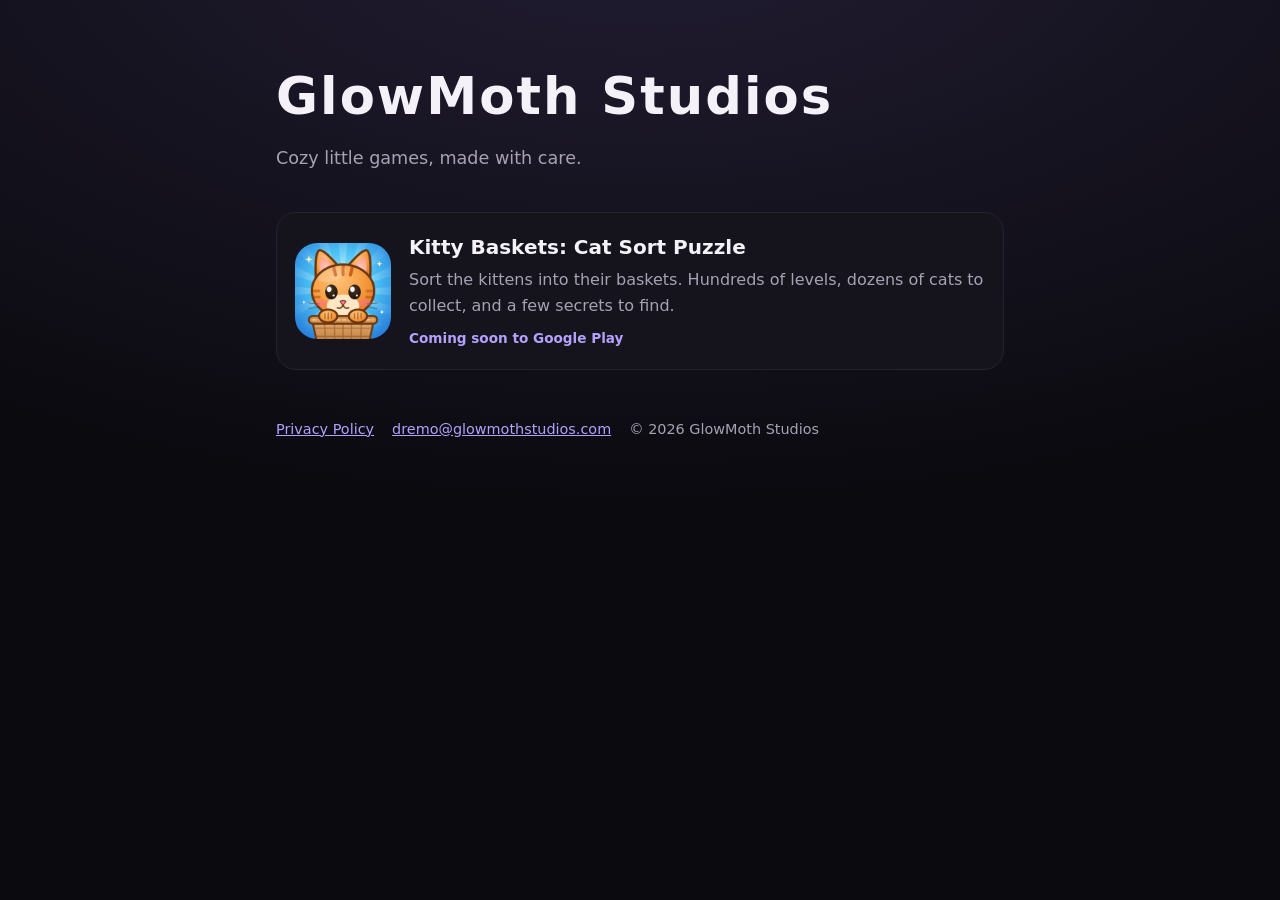
==== index.html @ 98369e43 "Add files via upload" ====
<!doctype html>
<html lang="en">
<head>
<meta charset="utf-8">
<meta name="viewport" content="width=device-width, initial-scale=1">
<title>GlowMoth Studios</title>
<meta name="description" content="GlowMoth Studios makes cozy little games. Our first: Kitty Baskets: Cat Sort Puzzle.">
<link rel="icon" href="kitty-baskets.png">
<style>
  :root { --bg: #0b0a0f; --ink: #f4f2f8; --muted: #a7a2b3; --line: #26232e; --card: #15131b; --accent: #b3a1ff; }
  * { box-sizing: border-box; }
  body { margin: 0; min-height: 100vh; background: radial-gradient(1200px 600px at 50% -10%, #221d33, var(--bg)); color: var(--ink);
    font: 16px/1.6 system-ui, -apple-system, "Segoe UI", Roboto, sans-serif; }
  main { max-width: 760px; margin: 0 auto; padding: 56px 16px 48px; }
  .brand { font-size: clamp(2rem, 7vw, 3.2rem); font-weight: 900; letter-spacing: 0.04em; margin: 0; }
  .tag { color: var(--muted); margin: 6px 0 40px; font-size: 1.1rem; }
  .game { display: flex; gap: 18px; align-items: center; background: var(--card); border: 1px solid var(--line); border-radius: 20px; padding: 18px; }
  .game img { width: 96px; height: 96px; border-radius: 22px; flex: none; }
  .game h2 { margin: 0 0 4px; font-size: 1.25rem; }
  .game p { margin: 0; color: var(--muted); }
  .soon { display: inline-block; margin-top: 10px; font-size: 0.85rem; font-weight: 700; color: var(--accent); }
  footer { margin-top: 48px; color: var(--muted); font-size: 0.9rem; display: flex; flex-wrap: wrap; gap: 8px 18px; }
  a { color: var(--accent); }
  @media (max-width: 420px) { .game { flex-direction: column; text-align: center; } }
</style>
</head>
<body>
<main>
  <h1 class="brand">GlowMoth Studios</h1>
  <p class="tag">Cozy little games, made with care.</p>

  <section class="game">
    <img src="kitty-baskets.png" alt="Kitty Baskets app icon">
    <div>
      <h2>Kitty Baskets: Cat Sort Puzzle</h2>
      <p>Sort the kittens into their baskets. Hundreds of levels, dozens of cats to collect, and a few secrets to find.</p>
      <span class="soon">Coming soon to Google Play</span>
    </div>
  </section>

  <footer>
    <a href="privacy/">Privacy Policy</a>
    <a href="mailto:dremo@glowmothstudios.com">dremo@glowmothstudios.com</a>
    <span>© 2026 GlowMoth Studios</span>
  </footer>
</main>
</body>
</html>
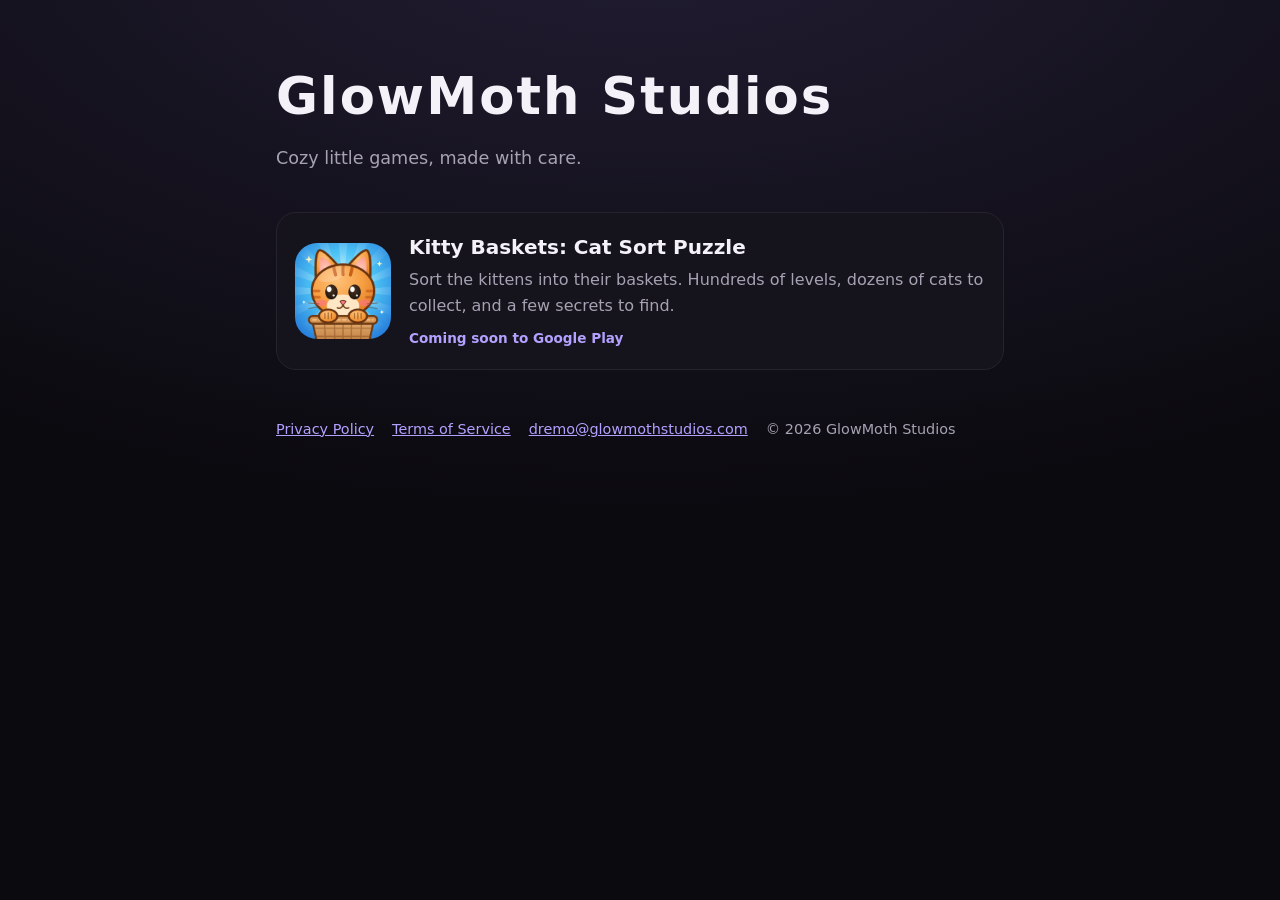
==== commit 4b9cbc33: "Add files via upload" ====
--- a/index.html
+++ b/index.html
@@ -40,6 +40,7 @@
 
   <footer>
     <a href="privacy/">Privacy Policy</a>
+    <a href="terms/">Terms of Service</a>
     <a href="mailto:dremo@glowmothstudios.com">dremo@glowmothstudios.com</a>
     <span>© 2026 GlowMoth Studios</span>
   </footer>
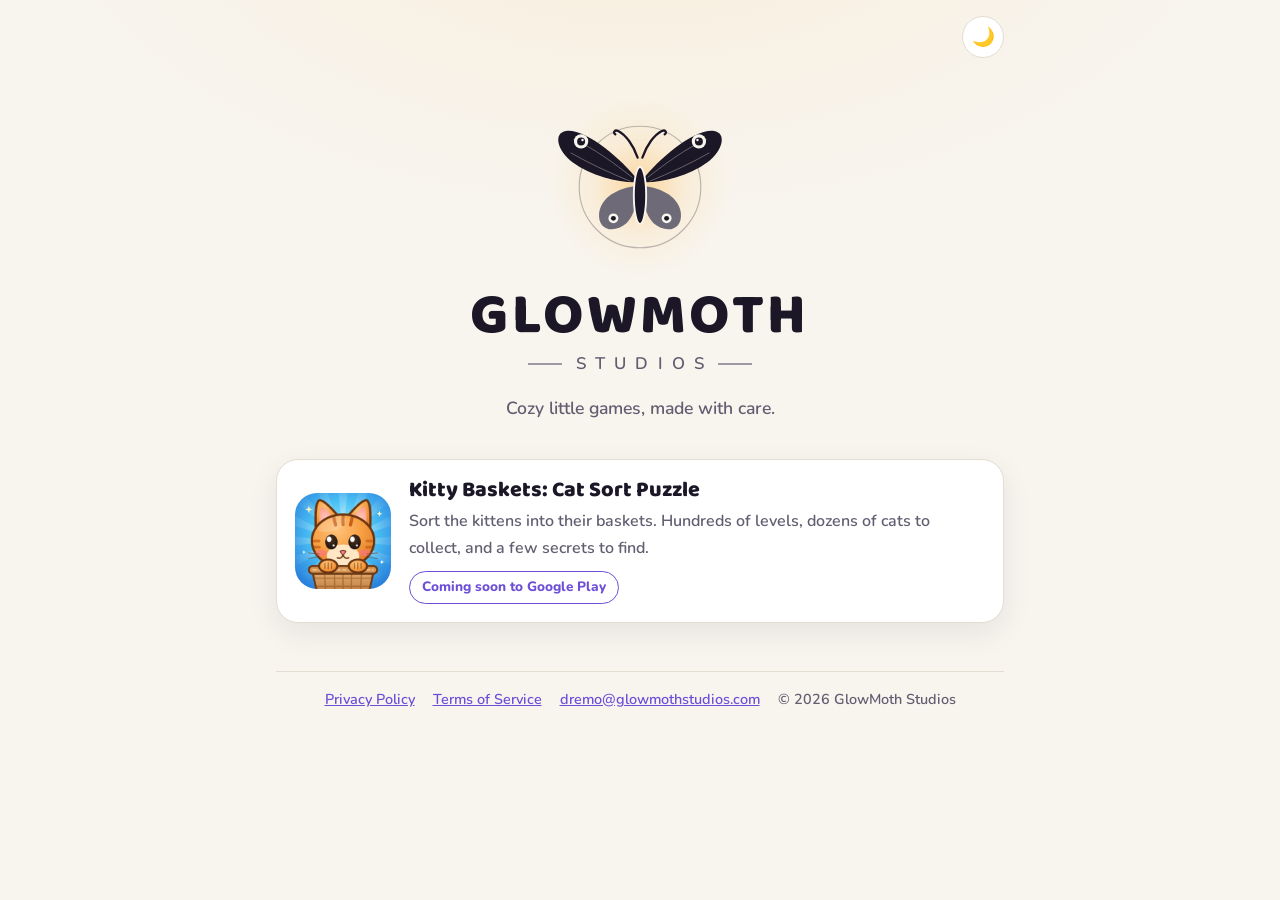
==== commit 920c561d: "Add files via upload" ====
--- a/index.html
+++ b/index.html
@@ -1,49 +1,59 @@
-<!doctype html>
-<html lang="en">
-<head>
-<meta charset="utf-8">
-<meta name="viewport" content="width=device-width, initial-scale=1">
-<title>GlowMoth Studios</title>
-<meta name="description" content="GlowMoth Studios makes cozy little games. Our first: Kitty Baskets: Cat Sort Puzzle.">
-<link rel="icon" href="kitty-baskets.png">
-<style>
-  :root { --bg: #0b0a0f; --ink: #f4f2f8; --muted: #a7a2b3; --line: #26232e; --card: #15131b; --accent: #b3a1ff; }
-  * { box-sizing: border-box; }
-  body { margin: 0; min-height: 100vh; background: radial-gradient(1200px 600px at 50% -10%, #221d33, var(--bg)); color: var(--ink);
-    font: 16px/1.6 system-ui, -apple-system, "Segoe UI", Roboto, sans-serif; }
-  main { max-width: 760px; margin: 0 auto; padding: 56px 16px 48px; }
-  .brand { font-size: clamp(2rem, 7vw, 3.2rem); font-weight: 900; letter-spacing: 0.04em; margin: 0; }
-  .tag { color: var(--muted); margin: 6px 0 40px; font-size: 1.1rem; }
-  .game { display: flex; gap: 18px; align-items: center; background: var(--card); border: 1px solid var(--line); border-radius: 20px; padding: 18px; }
-  .game img { width: 96px; height: 96px; border-radius: 22px; flex: none; }
-  .game h2 { margin: 0 0 4px; font-size: 1.25rem; }
-  .game p { margin: 0; color: var(--muted); }
-  .soon { display: inline-block; margin-top: 10px; font-size: 0.85rem; font-weight: 700; color: var(--accent); }
-  footer { margin-top: 48px; color: var(--muted); font-size: 0.9rem; display: flex; flex-wrap: wrap; gap: 8px 18px; }
-  a { color: var(--accent); }
-  @media (max-width: 420px) { .game { flex-direction: column; text-align: center; } }
-</style>
-</head>
-<body>
-<main>
-  <h1 class="brand">GlowMoth Studios</h1>
-  <p class="tag">Cozy little games, made with care.</p>
-
-  <section class="game">
-    <img src="kitty-baskets.png" alt="Kitty Baskets app icon">
-    <div>
-      <h2>Kitty Baskets: Cat Sort Puzzle</h2>
-      <p>Sort the kittens into their baskets. Hundreds of levels, dozens of cats to collect, and a few secrets to find.</p>
-      <span class="soon">Coming soon to Google Play</span>
-    </div>
-  </section>
-
-  <footer>
-    <a href="privacy/">Privacy Policy</a>
-    <a href="terms/">Terms of Service</a>
-    <a href="mailto:dremo@glowmothstudios.com">dremo@glowmothstudios.com</a>
-    <span>© 2026 GlowMoth Studios</span>
-  </footer>
-</main>
-</body>
-</html>
+<!doctype html>
+<html lang="en">
+<head>
+<meta charset="utf-8">
+<meta name="viewport" content="width=device-width, initial-scale=1">
+<title>GlowMoth Studios</title>
+<meta name="description" content="GlowMoth Studios makes cozy little games. Our first: Kitty Baskets: Cat Sort Puzzle.">
+<link rel="icon" href="kitty-baskets.png">
+<link rel="stylesheet" href="assets/style.css">
+<script src="assets/theme.js"></script>
+</head>
+<body>
+<div class="bar"><span></span><button class="theme-btn" type="button" aria-label="Switch theme">🌙</button></div>
+<main>
+  <section class="hero">
+    <svg class="moth " viewBox="0 0 200 200" aria-hidden="true">
+  <defs><radialGradient id="mothHero" class="glow"><stop offset="0" stop-opacity="1"/><stop offset="0.5" stop-opacity="0.25"/><stop offset="1" stop-opacity="0"/></radialGradient></defs>
+  <circle cx="100" cy="100" r="96" fill="url(#mothHero)"/>
+  <circle class="ring" cx="100" cy="100" r="64" fill="none" stroke-opacity="0.28" stroke-width="1.2"/>
+  <g>
+    <path class="w" d="M97 92 C80 70 42 38 22 41 C9 43 12 61 29 74 C49 89 80 96 97 95 Z"/>
+    <path class="vein" d="M92 90 C74 76 50 58 30 50 M90 94 C70 86 48 76 27 64" stroke-opacity="0.35" stroke-width="1" fill="none"/>
+    <path class="w2" d="M97 99 C82 100 60 108 57 127 C55 145 72 150 86 138 C94 130 97 115 97 103 Z"/>
+    <circle class="d" cx="38" cy="52" r="7.5"/><circle class="w" cx="38" cy="52" r="4.2"/><circle class="d" cx="39.5" cy="50.5" r="1.3"/>
+    <circle class="d" cx="72" cy="133" r="5.2"/><circle class="w" cx="72" cy="133" r="2.6"/>
+    <path class="ant" d="M97.5 69 C93 56 85 45 77 41 C73.5 39.5 71 42.5 74 44.5" stroke-width="2.4" fill="none" stroke-linecap="round"/>
+  </g>
+  <g transform="translate(200 0) scale(-1 1)">
+    <path class="w" d="M97 92 C80 70 42 38 22 41 C9 43 12 61 29 74 C49 89 80 96 97 95 Z"/>
+    <path class="vein" d="M92 90 C74 76 50 58 30 50 M90 94 C70 86 48 76 27 64" stroke-opacity="0.35" stroke-width="1" fill="none"/>
+    <path class="w2" d="M97 99 C82 100 60 108 57 127 C55 145 72 150 86 138 C94 130 97 115 97 103 Z"/>
+    <circle class="d" cx="38" cy="52" r="7.5"/><circle class="w" cx="38" cy="52" r="4.2"/><circle class="d" cx="39.5" cy="50.5" r="1.3"/>
+    <circle class="d" cx="72" cy="133" r="5.2"/><circle class="w" cx="72" cy="133" r="2.6"/>
+    <path class="ant" d="M97.5 69 C93 56 85 45 77 41 C73.5 39.5 71 42.5 74 44.5" stroke-width="2.4" fill="none" stroke-linecap="round"/>
+  </g>
+  <ellipse class="body" cx="100" cy="109" rx="6.5" ry="30" stroke-width="2"/>
+</svg>
+    <h1 class="word">GLOWMOTH</h1>
+    <div class="sub"><i></i><span>STUDIOS</span><i></i></div>
+    <p class="tag">Cozy little games, made with care.</p>
+  </section>
+
+  <section class="game">
+    <img src="kitty-baskets.png" alt="Kitty Baskets app icon">
+    <div>
+      <h2>Kitty Baskets: Cat Sort Puzzle</h2>
+      <p>Sort the kittens into their baskets. Hundreds of levels, dozens of cats to collect, and a few secrets to find.</p>
+      <span class="soon">Coming soon to Google Play</span>
+    </div>
+  </section>
+  <footer>
+    <a href="privacy/">Privacy Policy</a>
+    <a href="terms/">Terms of Service</a>
+    <a href="mailto:dremo@glowmothstudios.com">dremo@glowmothstudios.com</a>
+    <span>© 2026 GlowMoth Studios</span>
+  </footer>
+</main>
+</body>
+</html>
--- a/assets/style.css
+++ b/assets/style.css
@@ -0,0 +1,91 @@
+/* GlowMoth Studios website: shared styles. Light and dark themes (follows the device, or the toggle). */
+@font-face { font-family: "Baloo 2"; font-weight: 800; font-display: swap; src: url(fonts/baloo-2-latin-800-normal.woff2) format("woff2");
+  unicode-range: U+0000-00FF,U+0131,U+0152-0153,U+02BB-02BC,U+02C6,U+02DA,U+02DC,U+0304,U+0308,U+0329,U+2000-206F,U+20AC,U+2122,U+2191,U+2193,U+2212,U+2215,U+FEFF,U+FFFD; }
+@font-face { font-family: "Baloo 2"; font-weight: 800; font-display: swap; src: url(fonts/baloo-2-latin-ext-800-normal.woff2) format("woff2");
+  unicode-range: U+0100-02BA,U+02BD-02C5,U+02C7-02CC,U+02CE-02D7,U+02DD-02FF,U+1E00-1E9F,U+2020,U+20A0-20C0,U+2C60-2C7F,U+A720-A7FF; }
+@font-face { font-family: "Nunito"; font-weight: 600; font-display: swap; src: url(fonts/nunito-latin-600-normal.woff2) format("woff2");
+  unicode-range: U+0000-00FF,U+0131,U+0152-0153,U+02BB-02BC,U+02C6,U+02DA,U+02DC,U+0304,U+0308,U+0329,U+2000-206F,U+20AC,U+2122,U+2191,U+2193,U+2212,U+2215,U+FEFF,U+FFFD; }
+@font-face { font-family: "Nunito"; font-weight: 600; font-display: swap; src: url(fonts/nunito-latin-ext-600-normal.woff2) format("woff2");
+  unicode-range: U+0100-02BA,U+02BD-02C5,U+02C7-02CC,U+02CE-02D7,U+02DD-02FF,U+1E00-1E9F,U+2020,U+20A0-20C0,U+2C60-2C7F,U+A720-A7FF; }
+@font-face { font-family: "Nunito"; font-weight: 800; font-display: swap; src: url(fonts/nunito-latin-800-normal.woff2) format("woff2");
+  unicode-range: U+0000-00FF,U+0131,U+0152-0153,U+02BB-02BC,U+02C6,U+02DA,U+02DC,U+0304,U+0308,U+0329,U+2000-206F,U+20AC,U+2122,U+2191,U+2193,U+2212,U+2215,U+FEFF,U+FFFD; }
+@font-face { font-family: "Nunito"; font-weight: 800; font-display: swap; src: url(fonts/nunito-latin-ext-800-normal.woff2) format("woff2");
+  unicode-range: U+0100-02BA,U+02BD-02C5,U+02C7-02CC,U+02CE-02D7,U+02DD-02FF,U+1E00-1E9F,U+2020,U+20A0-20C0,U+2C60-2C7F,U+A720-A7FF; }
+
+/* light theme */
+:root {
+  color-scheme: light;
+  --bg: #f8f5ef; --bg-2: #efe9df; --ink: #1b1726; --muted: #625d70; --line: #e3ddd2; --card: #ffffff;
+  --accent: #6d4fd8; --glow: rgba(255, 190, 90, 0.55); --glow-2: rgba(255, 200, 120, 0.18); --moth-2: #6e6a78;
+}
+/* dark theme: the loading screen's night, with a warm glow around the moth */
+:root[data-theme="dark"] {
+  color-scheme: dark;
+  --bg: #0b0a10; --bg-2: #15131d; --ink: #f4f2f8; --muted: #a8a3b5; --line: #26232f; --card: #15131c;
+  --accent: #b9a6ff; --glow: rgba(255, 214, 140, 0.35); --glow-2: rgba(255, 214, 140, 0.08); --moth-2: #cfcfcf;
+}
+@media (prefers-color-scheme: dark) {
+  :root:not([data-theme="light"]) {
+    color-scheme: dark;
+    --bg: #0b0a10; --bg-2: #15131d; --ink: #f4f2f8; --muted: #a8a3b5; --line: #26232f; --card: #15131c;
+    --accent: #b9a6ff; --glow: rgba(255, 214, 140, 0.35); --glow-2: rgba(255, 214, 140, 0.08); --moth-2: #cfcfcf;
+  }
+}
+
+* { box-sizing: border-box; }
+html { background: var(--bg); }
+body { margin: 0; min-height: 100vh; background: radial-gradient(900px 520px at 50% -140px, var(--glow-2), transparent 70%), var(--bg);
+  color: var(--ink); font: 600 16px/1.65 "Nunito", system-ui, -apple-system, "Segoe UI", sans-serif; transition: background-color 0.3s, color 0.3s; }
+a { color: var(--accent); }
+main { max-width: 760px; margin: 0 auto; padding: 0 16px 56px; }
+
+/* the moth logo, drawn in the page's colours */
+.moth .w { fill: var(--ink); }
+.moth .w2 { fill: var(--moth-2); }
+.moth .d { fill: var(--bg); }
+.moth .vein { stroke: var(--bg); }
+.moth .ring { stroke: var(--ink); }
+.moth .ant { stroke: var(--ink); }
+.moth .body { fill: var(--ink); stroke: var(--bg); }
+.moth .glow stop { stop-color: var(--glow); }
+
+/* top bar (inner pages): small logo + wordmark, and the theme toggle */
+.bar { display: flex; align-items: center; justify-content: space-between; max-width: 760px; margin: 0 auto; padding: 16px; }
+.brand { display: flex; align-items: center; gap: 10px; color: var(--ink); text-decoration: none; }
+.brand .moth { width: 44px; height: 44px; }
+.brand b { font: 800 1.3rem/1 "Baloo 2", "Trebuchet MS", system-ui, sans-serif; letter-spacing: 0.06em; }
+.theme-btn { width: 42px; height: 42px; border-radius: 50%; border: 1px solid var(--line); background: var(--card); color: var(--ink);
+  display: grid; place-items: center; cursor: pointer; font-size: 1.15rem; }
+.theme-btn:focus-visible { outline: 3px solid var(--accent); outline-offset: 2px; }
+
+/* home page hero: the loading screen's layout */
+.hero { display: flex; flex-direction: column; align-items: center; text-align: center; padding: 18px 0 36px; }
+.hero .moth { width: 190px; height: 190px; }
+.word { font: 800 clamp(2.4rem, 11vw, 3.6rem)/1 "Baloo 2", "Trebuchet MS", system-ui, sans-serif; letter-spacing: 0.06em; margin: 6px 0 0; }
+.sub { display: flex; align-items: center; gap: 14px; margin-top: 10px; font: 600 clamp(0.85rem, 3.6vw, 1.05rem)/1 "Nunito", system-ui, sans-serif;
+  letter-spacing: 0.55em; color: var(--muted); }
+.sub span { margin-right: -0.55em; }
+.sub i { display: block; width: 34px; height: 1.5px; background: currentColor; opacity: 0.6; }
+.tag { color: var(--muted); margin: 22px 0 0; font-size: 1.1rem; }
+
+/* game card */
+.game { display: flex; gap: 18px; align-items: center; background: var(--card); border: 1px solid var(--line); border-radius: 22px; padding: 18px;
+  box-shadow: 0 10px 30px rgba(20, 16, 40, 0.08); }
+.game img { width: 96px; height: 96px; border-radius: 22px; flex: none; }
+.game h2 { margin: 0 0 4px; font: 800 1.35rem/1.2 "Baloo 2", system-ui, sans-serif; }
+.game p { margin: 0; color: var(--muted); }
+.soon { display: inline-block; margin-top: 10px; padding: 4px 12px; border-radius: 999px; font-size: 0.85rem; font-weight: 800;
+  color: var(--accent); border: 1px solid currentColor; }
+@media (max-width: 440px) { .game { flex-direction: column; text-align: center; } }
+
+/* legal pages */
+.doc h1 { font: 800 2.1rem/1.15 "Baloo 2", system-ui, sans-serif; margin: 18px 0 2px; }
+.doc h2 { font: 800 1.25rem/1.3 "Baloo 2", system-ui, sans-serif; margin: 34px 0 6px; }
+.doc p, .doc li { font-weight: 600; }
+.doc ul { padding-left: 1.2em; }
+.doc li { margin: 4px 0; }
+.muted { color: var(--muted); }
+.card { background: var(--card); border: 1px solid var(--line); border-radius: 16px; padding: 16px 18px; margin: 20px 0; }
+
+footer { margin-top: 48px; padding-top: 16px; border-top: 1px solid var(--line); color: var(--muted); font-size: 0.9rem;
+  display: flex; flex-wrap: wrap; gap: 8px 18px; justify-content: center; }
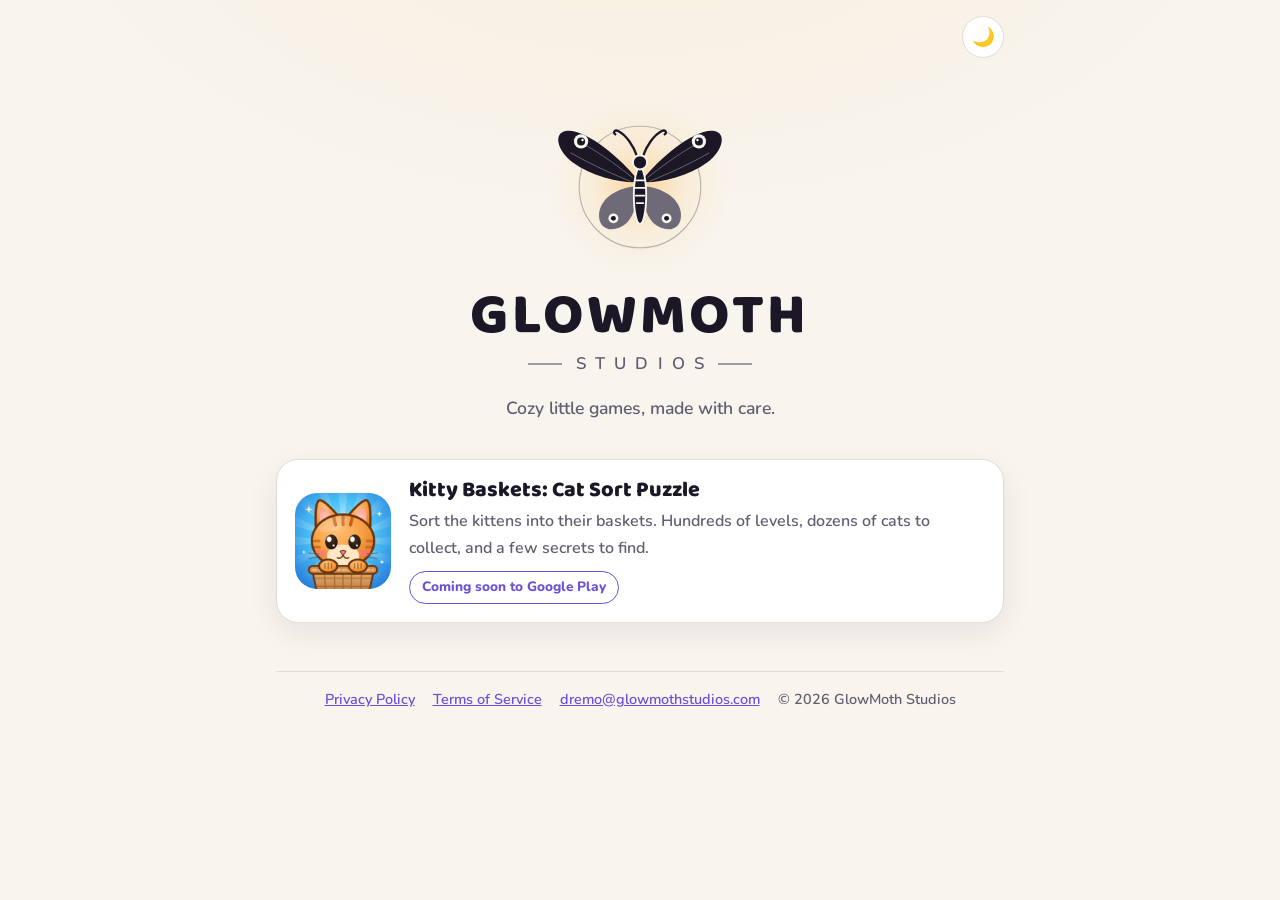
==== commit bc6dbb1d: "Add files via upload" ====
--- a/index.html
+++ b/index.html
@@ -34,6 +34,8 @@
     <path class="ant" d="M97.5 69 C93 56 85 45 77 41 C73.5 39.5 71 42.5 74 44.5" stroke-width="2.4" fill="none" stroke-linecap="round"/>
   </g>
   <ellipse class="body" cx="100" cy="109" rx="6.5" ry="30" stroke-width="2"/>
+  <circle class="body" cx="100" cy="74" r="7.5" stroke-width="2"/>
+  <path class="stripes" d="M95.5 93 h9 M95 101 h10 M95.5 109 h9 M96.5 117 h7" stroke-width="1.8" stroke-linecap="round"/>
 </svg>
     <h1 class="word">GLOWMOTH</h1>
     <div class="sub"><i></i><span>STUDIOS</span><i></i></div>
--- a/assets/style.css
+++ b/assets/style.css
@@ -1,91 +1,92 @@
-/* GlowMoth Studios website: shared styles. Light and dark themes (follows the device, or the toggle). */
-@font-face { font-family: "Baloo 2"; font-weight: 800; font-display: swap; src: url(fonts/baloo-2-latin-800-normal.woff2) format("woff2");
-  unicode-range: U+0000-00FF,U+0131,U+0152-0153,U+02BB-02BC,U+02C6,U+02DA,U+02DC,U+0304,U+0308,U+0329,U+2000-206F,U+20AC,U+2122,U+2191,U+2193,U+2212,U+2215,U+FEFF,U+FFFD; }
-@font-face { font-family: "Baloo 2"; font-weight: 800; font-display: swap; src: url(fonts/baloo-2-latin-ext-800-normal.woff2) format("woff2");
-  unicode-range: U+0100-02BA,U+02BD-02C5,U+02C7-02CC,U+02CE-02D7,U+02DD-02FF,U+1E00-1E9F,U+2020,U+20A0-20C0,U+2C60-2C7F,U+A720-A7FF; }
-@font-face { font-family: "Nunito"; font-weight: 600; font-display: swap; src: url(fonts/nunito-latin-600-normal.woff2) format("woff2");
-  unicode-range: U+0000-00FF,U+0131,U+0152-0153,U+02BB-02BC,U+02C6,U+02DA,U+02DC,U+0304,U+0308,U+0329,U+2000-206F,U+20AC,U+2122,U+2191,U+2193,U+2212,U+2215,U+FEFF,U+FFFD; }
-@font-face { font-family: "Nunito"; font-weight: 600; font-display: swap; src: url(fonts/nunito-latin-ext-600-normal.woff2) format("woff2");
-  unicode-range: U+0100-02BA,U+02BD-02C5,U+02C7-02CC,U+02CE-02D7,U+02DD-02FF,U+1E00-1E9F,U+2020,U+20A0-20C0,U+2C60-2C7F,U+A720-A7FF; }
-@font-face { font-family: "Nunito"; font-weight: 800; font-display: swap; src: url(fonts/nunito-latin-800-normal.woff2) format("woff2");
-  unicode-range: U+0000-00FF,U+0131,U+0152-0153,U+02BB-02BC,U+02C6,U+02DA,U+02DC,U+0304,U+0308,U+0329,U+2000-206F,U+20AC,U+2122,U+2191,U+2193,U+2212,U+2215,U+FEFF,U+FFFD; }
-@font-face { font-family: "Nunito"; font-weight: 800; font-display: swap; src: url(fonts/nunito-latin-ext-800-normal.woff2) format("woff2");
-  unicode-range: U+0100-02BA,U+02BD-02C5,U+02C7-02CC,U+02CE-02D7,U+02DD-02FF,U+1E00-1E9F,U+2020,U+20A0-20C0,U+2C60-2C7F,U+A720-A7FF; }
-
-/* light theme */
-:root {
-  color-scheme: light;
-  --bg: #f8f5ef; --bg-2: #efe9df; --ink: #1b1726; --muted: #625d70; --line: #e3ddd2; --card: #ffffff;
-  --accent: #6d4fd8; --glow: rgba(255, 190, 90, 0.55); --glow-2: rgba(255, 200, 120, 0.18); --moth-2: #6e6a78;
-}
-/* dark theme: the loading screen's night, with a warm glow around the moth */
-:root[data-theme="dark"] {
-  color-scheme: dark;
-  --bg: #0b0a10; --bg-2: #15131d; --ink: #f4f2f8; --muted: #a8a3b5; --line: #26232f; --card: #15131c;
-  --accent: #b9a6ff; --glow: rgba(255, 214, 140, 0.35); --glow-2: rgba(255, 214, 140, 0.08); --moth-2: #cfcfcf;
-}
-@media (prefers-color-scheme: dark) {
-  :root:not([data-theme="light"]) {
-    color-scheme: dark;
-    --bg: #0b0a10; --bg-2: #15131d; --ink: #f4f2f8; --muted: #a8a3b5; --line: #26232f; --card: #15131c;
-    --accent: #b9a6ff; --glow: rgba(255, 214, 140, 0.35); --glow-2: rgba(255, 214, 140, 0.08); --moth-2: #cfcfcf;
-  }
-}
-
-* { box-sizing: border-box; }
-html { background: var(--bg); }
-body { margin: 0; min-height: 100vh; background: radial-gradient(900px 520px at 50% -140px, var(--glow-2), transparent 70%), var(--bg);
-  color: var(--ink); font: 600 16px/1.65 "Nunito", system-ui, -apple-system, "Segoe UI", sans-serif; transition: background-color 0.3s, color 0.3s; }
-a { color: var(--accent); }
-main { max-width: 760px; margin: 0 auto; padding: 0 16px 56px; }
-
-/* the moth logo, drawn in the page's colours */
-.moth .w { fill: var(--ink); }
-.moth .w2 { fill: var(--moth-2); }
-.moth .d { fill: var(--bg); }
-.moth .vein { stroke: var(--bg); }
-.moth .ring { stroke: var(--ink); }
-.moth .ant { stroke: var(--ink); }
-.moth .body { fill: var(--ink); stroke: var(--bg); }
-.moth .glow stop { stop-color: var(--glow); }
-
-/* top bar (inner pages): small logo + wordmark, and the theme toggle */
-.bar { display: flex; align-items: center; justify-content: space-between; max-width: 760px; margin: 0 auto; padding: 16px; }
-.brand { display: flex; align-items: center; gap: 10px; color: var(--ink); text-decoration: none; }
-.brand .moth { width: 44px; height: 44px; }
-.brand b { font: 800 1.3rem/1 "Baloo 2", "Trebuchet MS", system-ui, sans-serif; letter-spacing: 0.06em; }
-.theme-btn { width: 42px; height: 42px; border-radius: 50%; border: 1px solid var(--line); background: var(--card); color: var(--ink);
-  display: grid; place-items: center; cursor: pointer; font-size: 1.15rem; }
-.theme-btn:focus-visible { outline: 3px solid var(--accent); outline-offset: 2px; }
-
-/* home page hero: the loading screen's layout */
-.hero { display: flex; flex-direction: column; align-items: center; text-align: center; padding: 18px 0 36px; }
-.hero .moth { width: 190px; height: 190px; }
-.word { font: 800 clamp(2.4rem, 11vw, 3.6rem)/1 "Baloo 2", "Trebuchet MS", system-ui, sans-serif; letter-spacing: 0.06em; margin: 6px 0 0; }
-.sub { display: flex; align-items: center; gap: 14px; margin-top: 10px; font: 600 clamp(0.85rem, 3.6vw, 1.05rem)/1 "Nunito", system-ui, sans-serif;
-  letter-spacing: 0.55em; color: var(--muted); }
-.sub span { margin-right: -0.55em; }
-.sub i { display: block; width: 34px; height: 1.5px; background: currentColor; opacity: 0.6; }
-.tag { color: var(--muted); margin: 22px 0 0; font-size: 1.1rem; }
-
-/* game card */
-.game { display: flex; gap: 18px; align-items: center; background: var(--card); border: 1px solid var(--line); border-radius: 22px; padding: 18px;
-  box-shadow: 0 10px 30px rgba(20, 16, 40, 0.08); }
-.game img { width: 96px; height: 96px; border-radius: 22px; flex: none; }
-.game h2 { margin: 0 0 4px; font: 800 1.35rem/1.2 "Baloo 2", system-ui, sans-serif; }
-.game p { margin: 0; color: var(--muted); }
-.soon { display: inline-block; margin-top: 10px; padding: 4px 12px; border-radius: 999px; font-size: 0.85rem; font-weight: 800;
-  color: var(--accent); border: 1px solid currentColor; }
-@media (max-width: 440px) { .game { flex-direction: column; text-align: center; } }
-
-/* legal pages */
-.doc h1 { font: 800 2.1rem/1.15 "Baloo 2", system-ui, sans-serif; margin: 18px 0 2px; }
-.doc h2 { font: 800 1.25rem/1.3 "Baloo 2", system-ui, sans-serif; margin: 34px 0 6px; }
-.doc p, .doc li { font-weight: 600; }
-.doc ul { padding-left: 1.2em; }
-.doc li { margin: 4px 0; }
-.muted { color: var(--muted); }
-.card { background: var(--card); border: 1px solid var(--line); border-radius: 16px; padding: 16px 18px; margin: 20px 0; }
-
-footer { margin-top: 48px; padding-top: 16px; border-top: 1px solid var(--line); color: var(--muted); font-size: 0.9rem;
-  display: flex; flex-wrap: wrap; gap: 8px 18px; justify-content: center; }
+/* GlowMoth Studios website: shared styles. Light and dark themes (follows the device, or the toggle). */
+@font-face { font-family: "Baloo 2"; font-weight: 800; font-display: swap; src: url(fonts/baloo-2-latin-800-normal.woff2) format("woff2");
+  unicode-range: U+0000-00FF,U+0131,U+0152-0153,U+02BB-02BC,U+02C6,U+02DA,U+02DC,U+0304,U+0308,U+0329,U+2000-206F,U+20AC,U+2122,U+2191,U+2193,U+2212,U+2215,U+FEFF,U+FFFD; }
+@font-face { font-family: "Baloo 2"; font-weight: 800; font-display: swap; src: url(fonts/baloo-2-latin-ext-800-normal.woff2) format("woff2");
+  unicode-range: U+0100-02BA,U+02BD-02C5,U+02C7-02CC,U+02CE-02D7,U+02DD-02FF,U+1E00-1E9F,U+2020,U+20A0-20C0,U+2C60-2C7F,U+A720-A7FF; }
+@font-face { font-family: "Nunito"; font-weight: 600; font-display: swap; src: url(fonts/nunito-latin-600-normal.woff2) format("woff2");
+  unicode-range: U+0000-00FF,U+0131,U+0152-0153,U+02BB-02BC,U+02C6,U+02DA,U+02DC,U+0304,U+0308,U+0329,U+2000-206F,U+20AC,U+2122,U+2191,U+2193,U+2212,U+2215,U+FEFF,U+FFFD; }
+@font-face { font-family: "Nunito"; font-weight: 600; font-display: swap; src: url(fonts/nunito-latin-ext-600-normal.woff2) format("woff2");
+  unicode-range: U+0100-02BA,U+02BD-02C5,U+02C7-02CC,U+02CE-02D7,U+02DD-02FF,U+1E00-1E9F,U+2020,U+20A0-20C0,U+2C60-2C7F,U+A720-A7FF; }
+@font-face { font-family: "Nunito"; font-weight: 800; font-display: swap; src: url(fonts/nunito-latin-800-normal.woff2) format("woff2");
+  unicode-range: U+0000-00FF,U+0131,U+0152-0153,U+02BB-02BC,U+02C6,U+02DA,U+02DC,U+0304,U+0308,U+0329,U+2000-206F,U+20AC,U+2122,U+2191,U+2193,U+2212,U+2215,U+FEFF,U+FFFD; }
+@font-face { font-family: "Nunito"; font-weight: 800; font-display: swap; src: url(fonts/nunito-latin-ext-800-normal.woff2) format("woff2");
+  unicode-range: U+0100-02BA,U+02BD-02C5,U+02C7-02CC,U+02CE-02D7,U+02DD-02FF,U+1E00-1E9F,U+2020,U+20A0-20C0,U+2C60-2C7F,U+A720-A7FF; }
+
+/* light theme */
+:root {
+  color-scheme: light;
+  --bg: #f8f5ef; --bg-2: #efe9df; --ink: #1b1726; --muted: #625d70; --line: #e3ddd2; --card: #ffffff;
+  --accent: #6d4fd8; --glow: rgba(255, 190, 90, 0.55); --glow-2: rgba(255, 200, 120, 0.18); --moth-2: #6e6a78;
+}
+/* dark theme: the loading screen's night, with a warm glow around the moth */
+:root[data-theme="dark"] {
+  color-scheme: dark;
+  --bg: #0b0a10; --bg-2: #15131d; --ink: #f4f2f8; --muted: #a8a3b5; --line: #26232f; --card: #15131c;
+  --accent: #b9a6ff; --glow: rgba(255, 214, 140, 0.35); --glow-2: rgba(255, 214, 140, 0.08); --moth-2: #cfcfcf;
+}
+@media (prefers-color-scheme: dark) {
+  :root:not([data-theme="light"]) {
+    color-scheme: dark;
+    --bg: #0b0a10; --bg-2: #15131d; --ink: #f4f2f8; --muted: #a8a3b5; --line: #26232f; --card: #15131c;
+    --accent: #b9a6ff; --glow: rgba(255, 214, 140, 0.35); --glow-2: rgba(255, 214, 140, 0.08); --moth-2: #cfcfcf;
+  }
+}
+
+* { box-sizing: border-box; }
+html { background: var(--bg); }
+body { margin: 0; min-height: 100vh; background: radial-gradient(900px 520px at 50% -140px, var(--glow-2), transparent 70%), var(--bg);
+  color: var(--ink); font: 600 16px/1.65 "Nunito", system-ui, -apple-system, "Segoe UI", sans-serif; transition: background-color 0.3s, color 0.3s; }
+a { color: var(--accent); }
+main { max-width: 760px; margin: 0 auto; padding: 0 16px 56px; }
+
+/* the moth logo, drawn in the page's colours */
+.moth .w { fill: var(--ink); }
+.moth .w2 { fill: var(--moth-2); }
+.moth .d { fill: var(--bg); }
+.moth .vein { stroke: var(--bg); }
+.moth .ring { stroke: var(--ink); }
+.moth .ant { stroke: var(--ink); }
+.moth .body { fill: var(--ink); stroke: var(--bg); }
+.moth .stripes { stroke: var(--bg); fill: none; }
+.moth .glow stop { stop-color: var(--glow); }
+
+/* top bar (inner pages): small logo + wordmark, and the theme toggle */
+.bar { display: flex; align-items: center; justify-content: space-between; max-width: 760px; margin: 0 auto; padding: 16px; }
+.brand { display: flex; align-items: center; gap: 10px; color: var(--ink); text-decoration: none; }
+.brand .moth { width: 44px; height: 44px; }
+.brand b { font: 800 1.3rem/1 "Baloo 2", "Trebuchet MS", system-ui, sans-serif; letter-spacing: 0.06em; }
+.theme-btn { width: 42px; height: 42px; border-radius: 50%; border: 1px solid var(--line); background: var(--card); color: var(--ink);
+  display: grid; place-items: center; cursor: pointer; font-size: 1.15rem; }
+.theme-btn:focus-visible { outline: 3px solid var(--accent); outline-offset: 2px; }
+
+/* home page hero: the loading screen's layout */
+.hero { display: flex; flex-direction: column; align-items: center; text-align: center; padding: 18px 0 36px; }
+.hero .moth { width: 190px; height: 190px; }
+.word { font: 800 clamp(2.4rem, 11vw, 3.6rem)/1 "Baloo 2", "Trebuchet MS", system-ui, sans-serif; letter-spacing: 0.06em; margin: 6px 0 0; }
+.sub { display: flex; align-items: center; gap: 14px; margin-top: 10px; font: 600 clamp(0.85rem, 3.6vw, 1.05rem)/1 "Nunito", system-ui, sans-serif;
+  letter-spacing: 0.55em; color: var(--muted); }
+.sub span { margin-right: -0.55em; }
+.sub i { display: block; width: 34px; height: 1.5px; background: currentColor; opacity: 0.6; }
+.tag { color: var(--muted); margin: 22px 0 0; font-size: 1.1rem; }
+
+/* game card */
+.game { display: flex; gap: 18px; align-items: center; background: var(--card); border: 1px solid var(--line); border-radius: 22px; padding: 18px;
+  box-shadow: 0 10px 30px rgba(20, 16, 40, 0.08); }
+.game img { width: 96px; height: 96px; border-radius: 22px; flex: none; }
+.game h2 { margin: 0 0 4px; font: 800 1.35rem/1.2 "Baloo 2", system-ui, sans-serif; }
+.game p { margin: 0; color: var(--muted); }
+.soon { display: inline-block; margin-top: 10px; padding: 4px 12px; border-radius: 999px; font-size: 0.85rem; font-weight: 800;
+  color: var(--accent); border: 1px solid currentColor; }
+@media (max-width: 440px) { .game { flex-direction: column; text-align: center; } }
+
+/* legal pages */
+.doc h1 { font: 800 2.1rem/1.15 "Baloo 2", system-ui, sans-serif; margin: 18px 0 2px; }
+.doc h2 { font: 800 1.25rem/1.3 "Baloo 2", system-ui, sans-serif; margin: 34px 0 6px; }
+.doc p, .doc li { font-weight: 600; }
+.doc ul { padding-left: 1.2em; }
+.doc li { margin: 4px 0; }
+.muted { color: var(--muted); }
+.card { background: var(--card); border: 1px solid var(--line); border-radius: 16px; padding: 16px 18px; margin: 20px 0; }
+
+footer { margin-top: 48px; padding-top: 16px; border-top: 1px solid var(--line); color: var(--muted); font-size: 0.9rem;
+  display: flex; flex-wrap: wrap; gap: 8px 18px; justify-content: center; }
